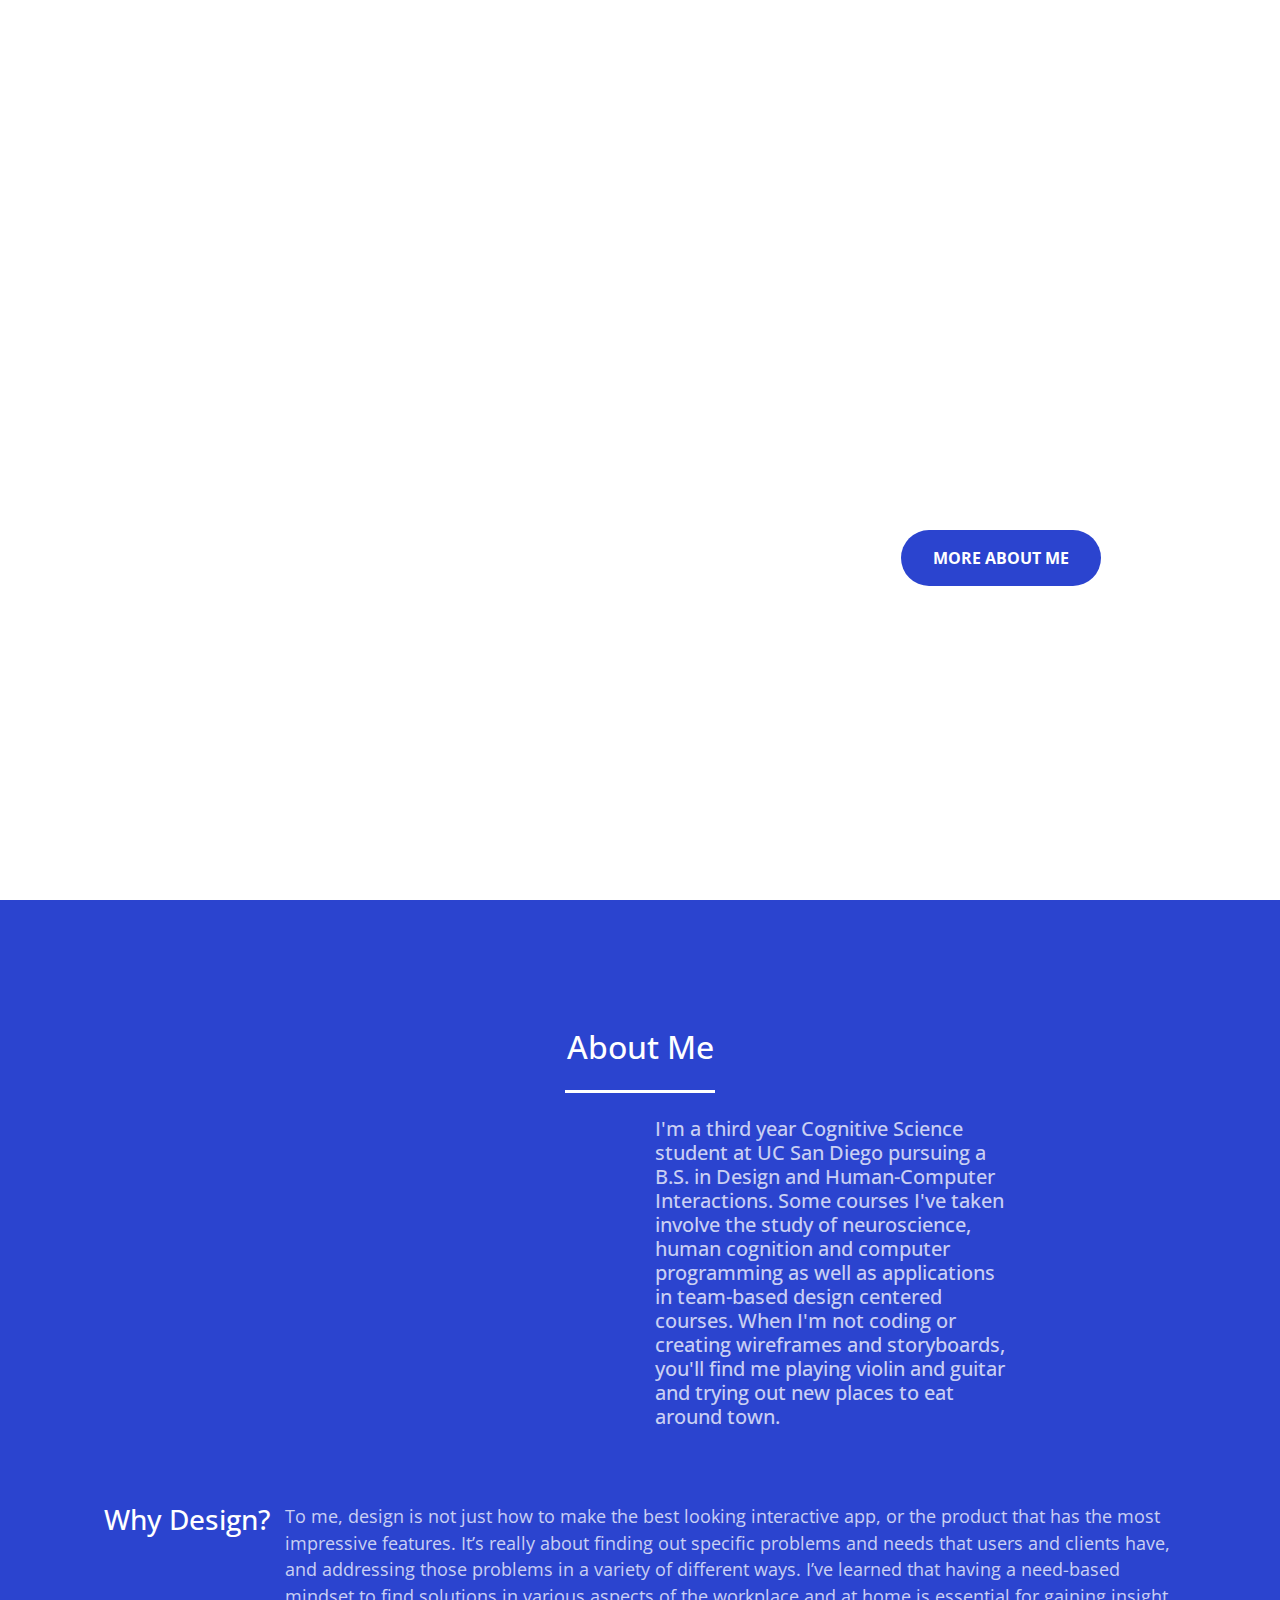
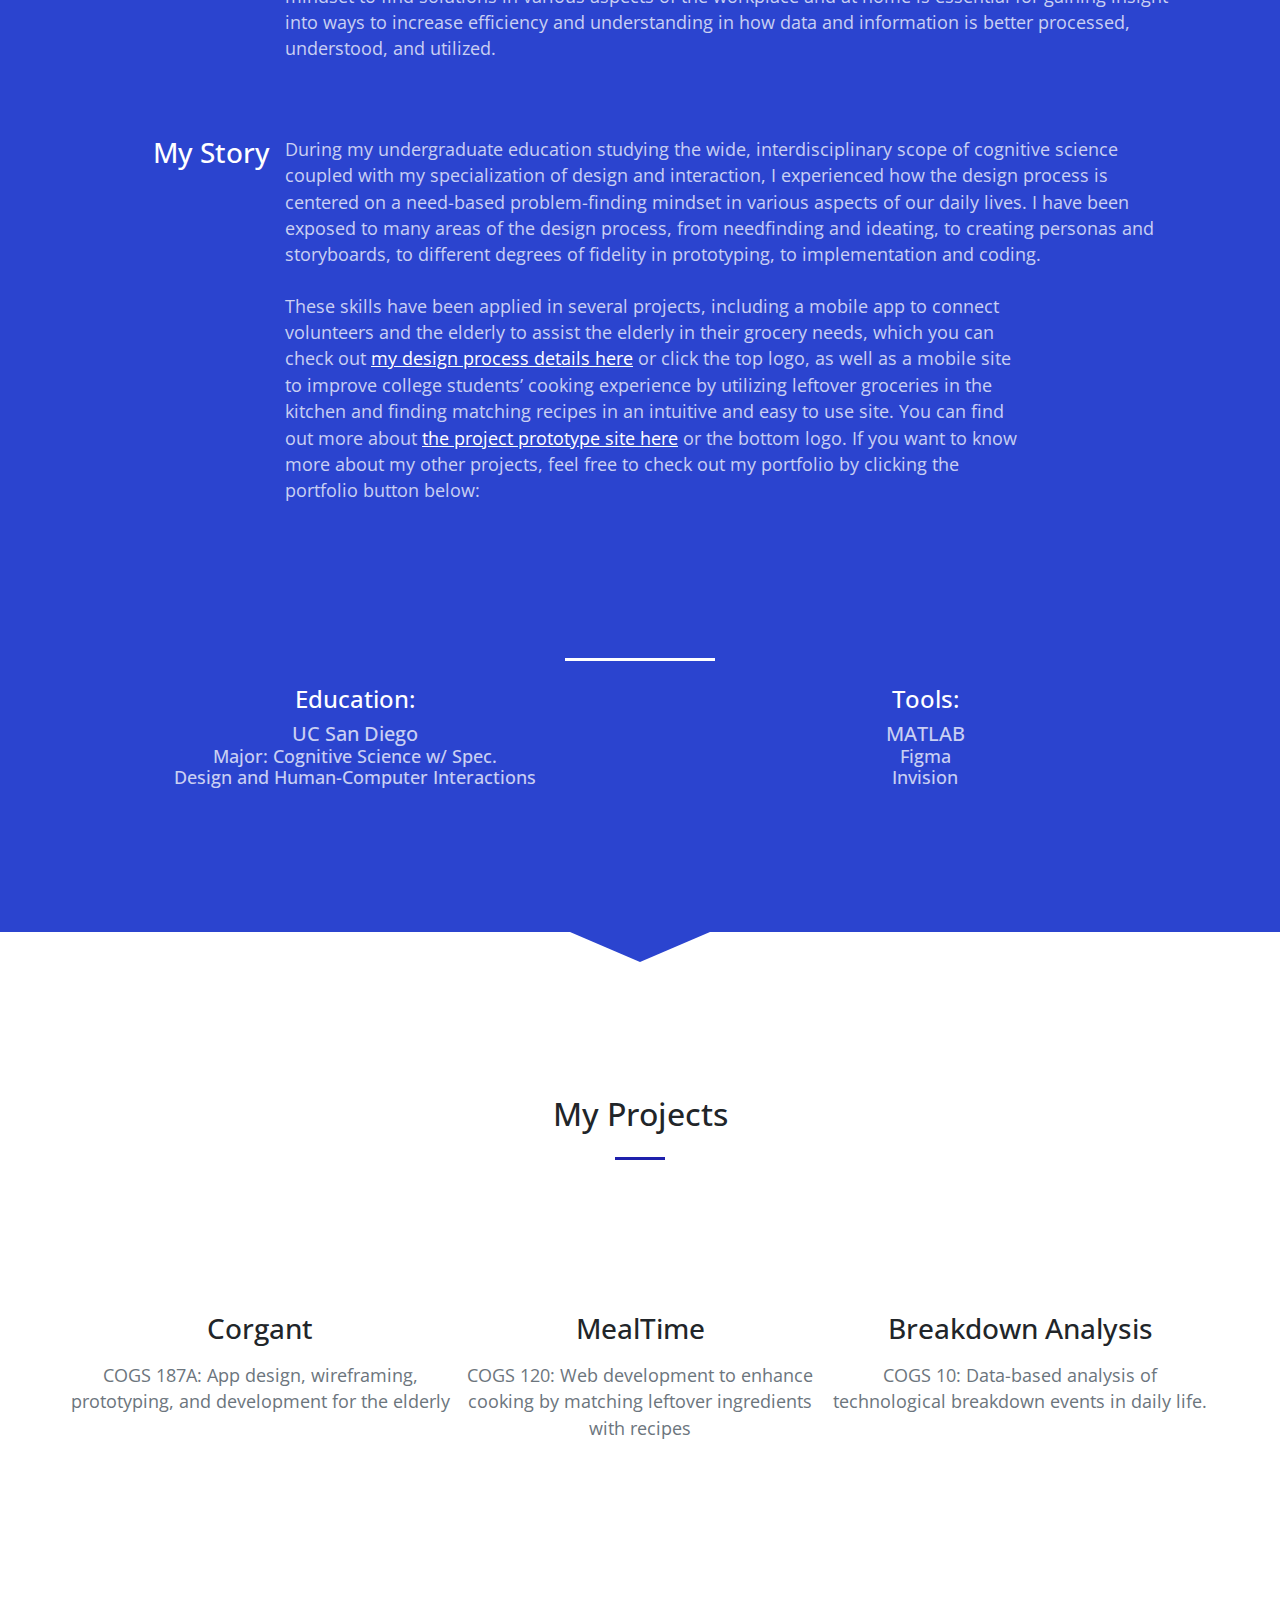
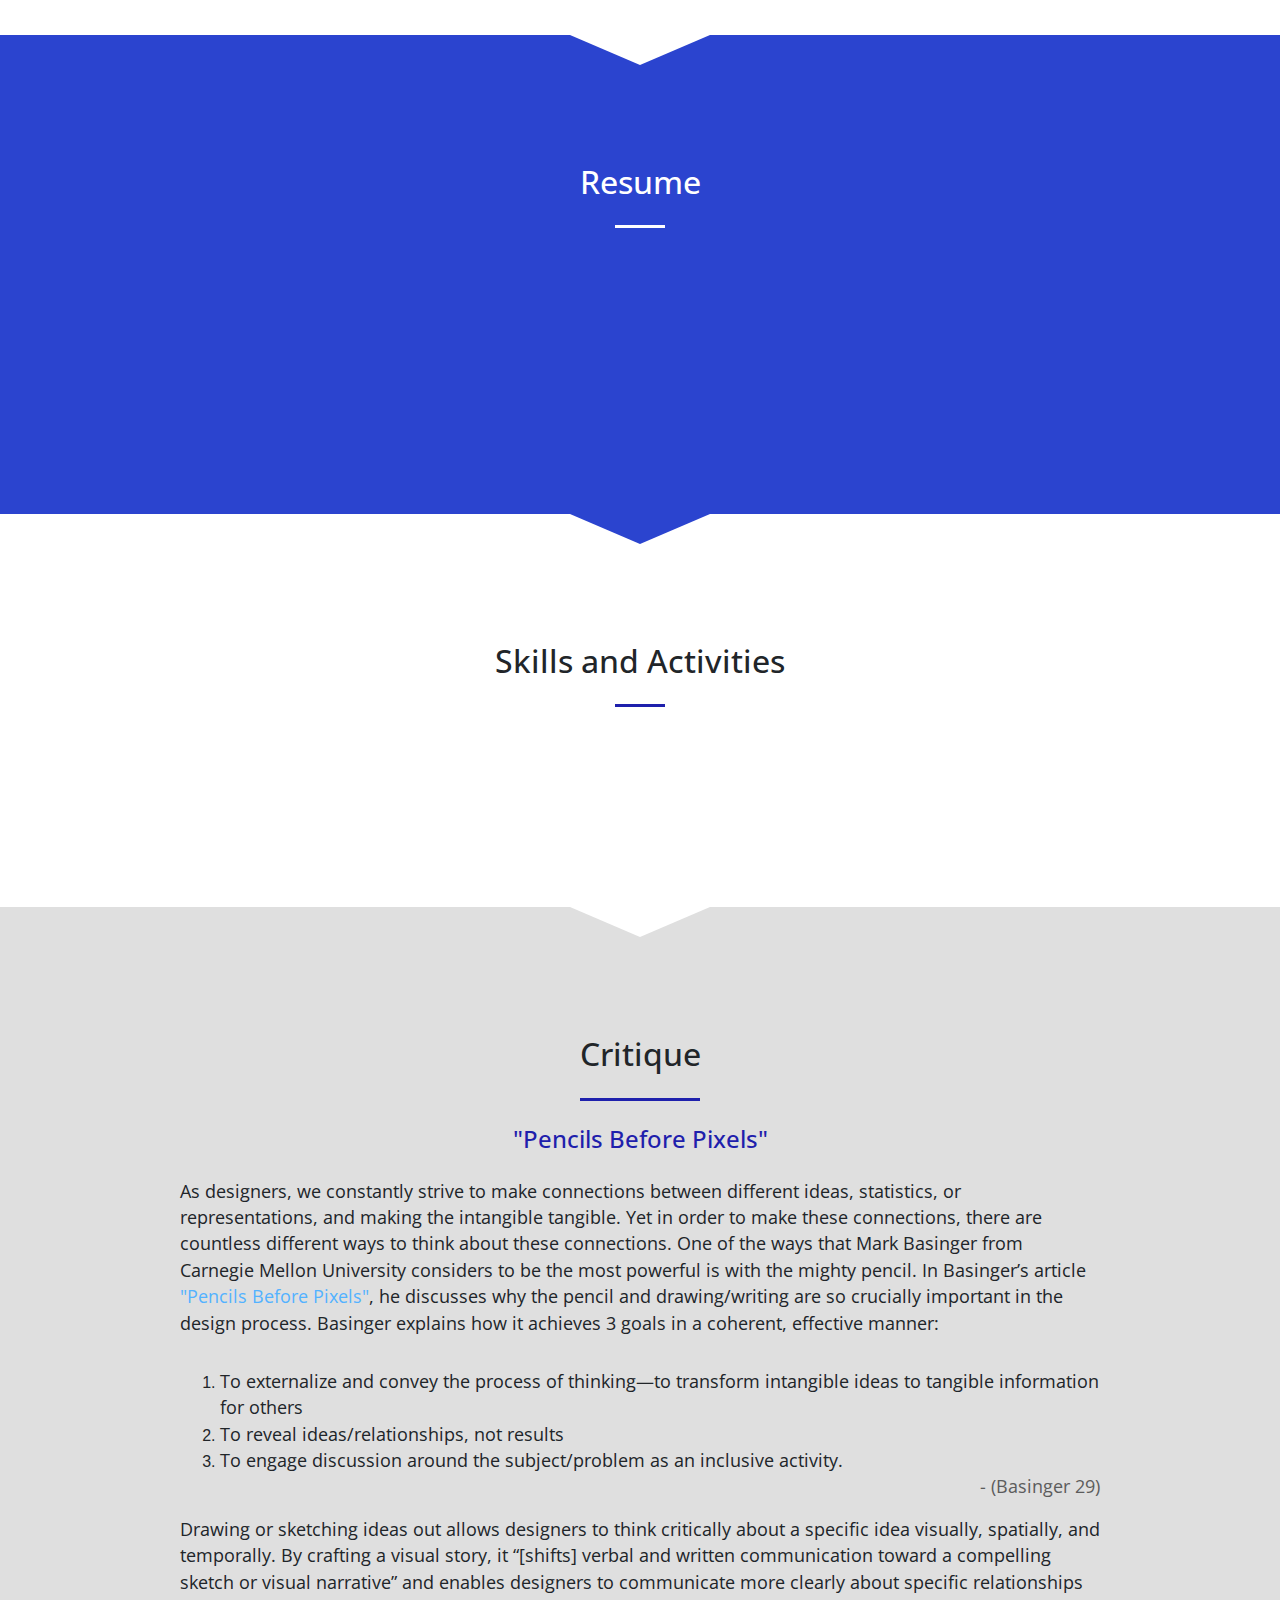
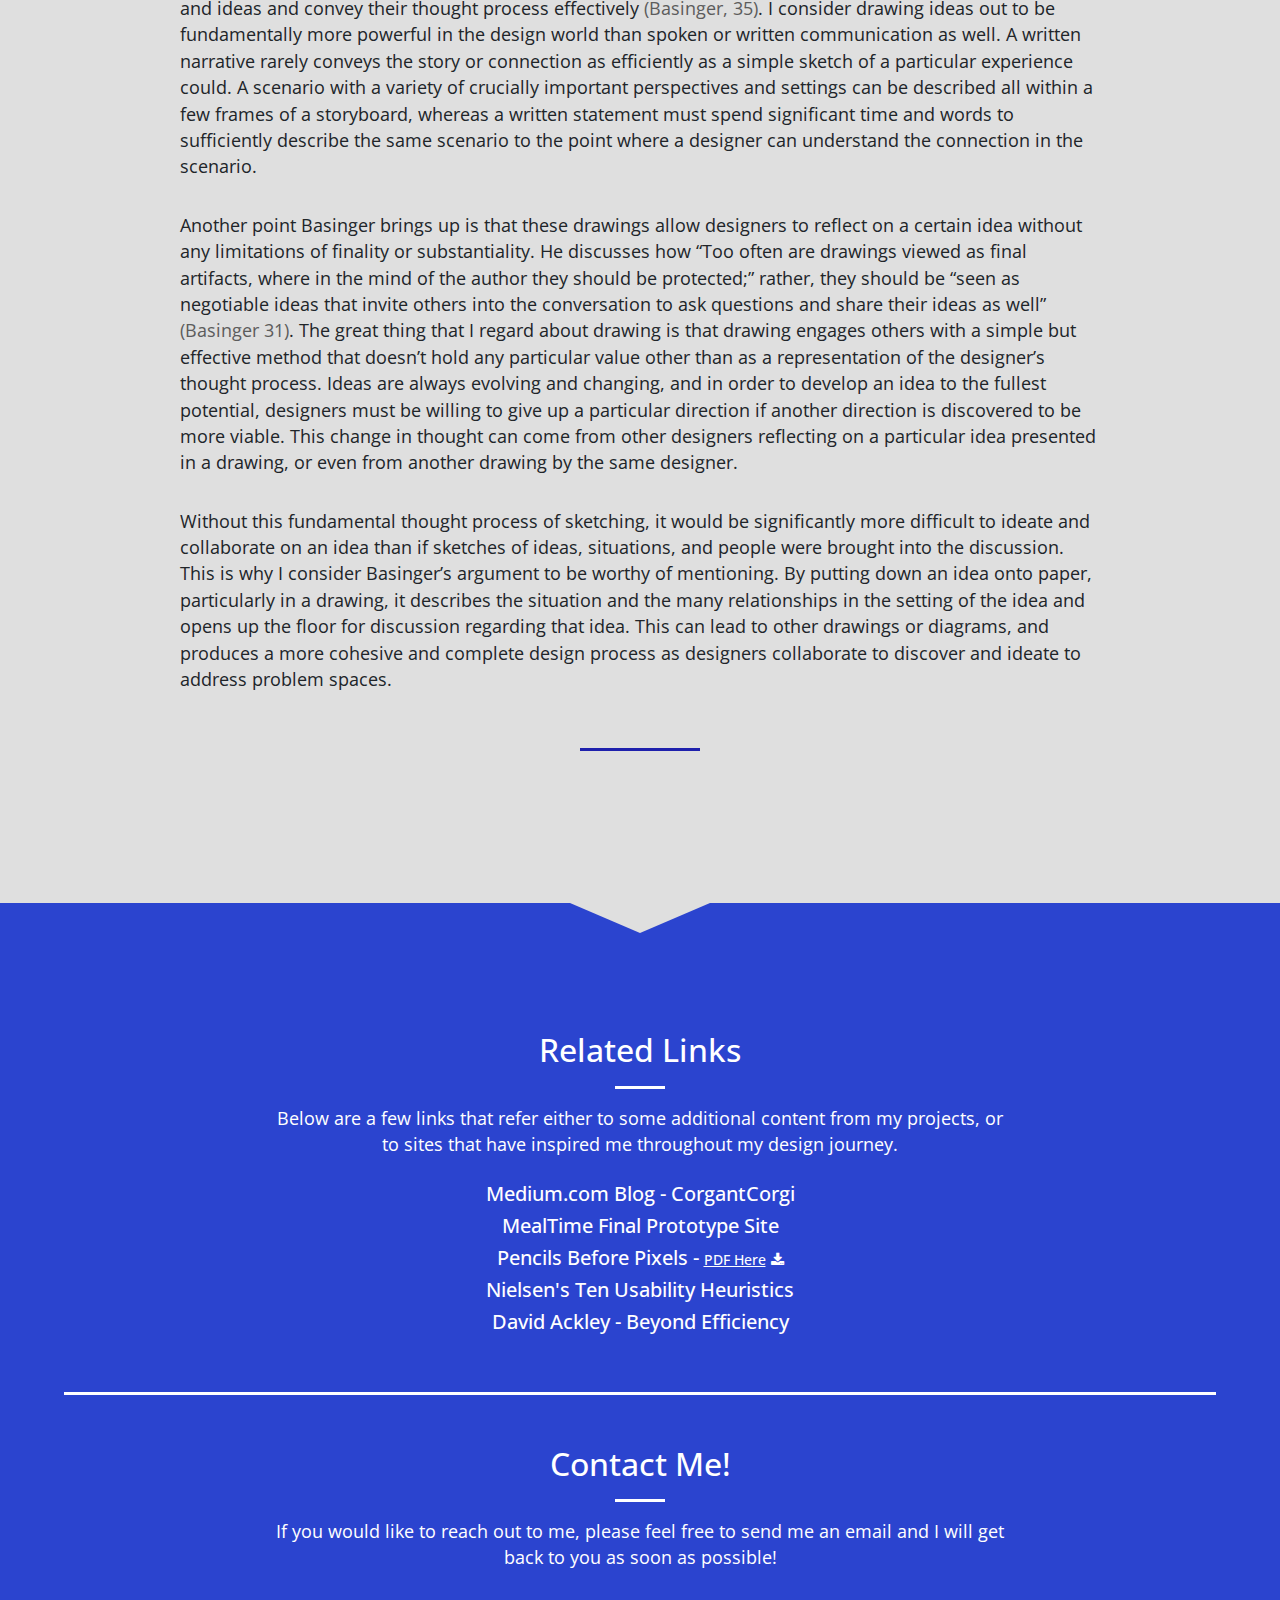
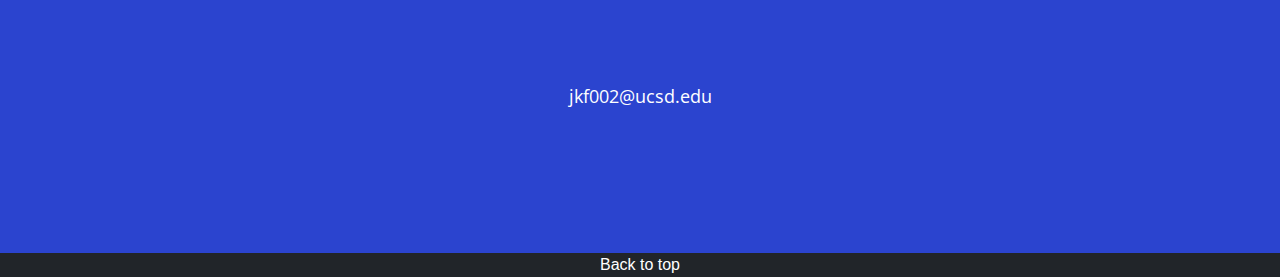
==== index.html @ 24881f3a "initial commit" ====
<!DOCTYPE html>
<html lang="en">

  <head>

    <meta charset="utf-8">
    <meta name="viewport" content="width=device-width, initial-scale=1, shrink-to-fit=no">
    <meta name="description" content="Find out more about Jonathan Fong, UX/UI Student Interaction Designer">
    <meta name="author" content="Jonathan Fong">


    <title>Jonathan's Portfolio</title>

    <!-- Bootstrap -->
    <link rel="stylesheet" href="https://maxcdn.bootstrapcdn.com/bootstrap/4.1.3/css/bootstrap.min.css">

    <!-- Icons -->
    <link href="https://stackpath.bootstrapcdn.com/font-awesome/4.7.0/css/font-awesome.min.css" rel="stylesheet" type="text/css">

    <!-- Fonts -->
    <link href='https://fonts.googleapis.com/css?family=Open+Sans:300italic,400italic,600italic,700italic,800italic,400,300,600,700,800' rel='stylesheet' type='text/css'>
    <link href='https://fonts.googleapis.com/css?family=Merriweather:400,300,300italic,400italic,700,700italic,900,900italic' rel='stylesheet' type='text/css'>

    <!-- Text Animation -->
    <link rel="stylesheet" href="animate.css">  

    <!-- Custom CSS -->
    <link href="css/mystylesheet.css" rel="stylesheet">

  </head>

  <body id="page-top">

    <!-- Navigation -->
    <nav class="navbar navbar-expand-lg navbar-light fixed-top" id="mainNav">
      <div class="container">
        <a class="navbar-brand js-scroll-trigger" href="#page-top">Jonathan Fong</a>
        <button class="navbar-toggler navbar-toggler-right" type="button" data-toggle="collapse" data-target="#navbarResponsive" aria-controls="navbarResponsive" aria-expanded="false" aria-label="Toggle navigation">
          <span class="navbar-toggler-icon"></span>
        </button>
        <div class="collapse navbar-collapse" id="navbarResponsive">
          <ul class="navbar-nav ml-auto">
            <li class="nav-item">
              <a class="nav-link js-scroll-trigger" href="#about">About</a>
            </li>
            <li class="nav-item btn-group">
              <a class="nav-link js-scroll-trigger" href="#Portfolio" style="padding-right:8px">Portfolio</a>
              <a class="nav-link dropdown-toggle dropdown-toggle-split" data-toggle="dropdown" aria-haspopup="true" aria-expanded="false" style="padding-left:0">
                <span class="sr-only">Toggle Dropdown</span>
              </a>
              <div class="nav-item dropdown-menu" aria-labelledby="dropdownMenu">
                <a class="dropdown-item js-scroll-trigger" href="./project1.html">Corgant</a>
                <a class="dropdown-item js-scroll-trigger" href="./project2.html">MealTime</a>
                <a class="dropdown-item js-scroll-trigger" href="./project3.html">Breakdown Analysis</a>
              </div>
            </li>
            <li class="nav-item">
              <a class="nav-link js-scroll-trigger" id="resumenav" href="#Resume">Resume</a>
            </li>
            <li class="nav-item">
              <a class="nav-link js-scroll-trigger" href="#skillz">Skills/Activities</a>
            </li>
            <li class="nav-item">
              <a class="nav-link js-scroll-trigger" id="critiquenav" href="#Critique">Critique</a>
            </li>
            <li class="nav-item">
              <a class="nav-link js-scroll-trigger" href="#links">Links/Contact</a>
            </li>
          </ul>
        </div>
      </div>
    </nav>

    <!-- Header -->
    <header class="masthead text-right text-white d-flex">
      <div class="container my-auto">
        <div class="row">
          <div class="col-lg-10 mx-auto">
            <h1 class="text-uppercase">
              <strong>Jonathan Fong</strong>
            </h1>
          </div>
        </div>
        <div class="row offset-md-4">
          <div class="col-lg-9 mx-auto">
            <p class="text-faded mb-5">Hi there! I'm an aspiring UI/UX mobile and web developer passionate about creating stunning interfaces, webpages, and apps that are intuitive and engaging for the user.</p>
            <a class="btn btn-primary btn-xl js-scroll-trigger" href="#about">More About Me</a>
          </div>
        </div>
      </div>
    </header>

    <!-- About Me -->
    <section class="bg-primary" id="about">
      <div class="container">
        <div class="row">
          <div class="col-lg-8 mx-auto text-center">
              <h2 class="section-heading text-white">About Me</h2>
              <hr class="light my-4" style="max-width:150px">
          </div>
        </div>
        <div class="row justify-content-center">
          <div class="col-lg-4 col-md-4 col-sm-8 text-left">
            <img class="img-fluid sr-img" src="img/DSC03696 (2).jpg" style="padding-bottom:10px; border-radius: 5%;">
          </div>
          <div class="col-lg-4 col-md-8 col-sm-12 text-left">
            <h5 class="text-faded mb-4">I'm a third year Cognitive Science student at UC San Diego pursuing a B.S. in Design and Human-Computer Interactions. Some courses I've taken involve the study of neuroscience, human cognition and computer programming as well as applications in team-based design centered courses. When I'm not coding or creating wireframes and storyboards, you'll find me playing violin and guitar and trying out new places to eat around town.</h5>
          </div>
        </div>
        <div class="row mx-auto" style="margin: 50px;">
          <div class='col-2 text-right' style="padding: 0px;"><h3 class="text-white">Why Design?</h3></div>
          <div class='col-10'>
            <p class="text-faded mb-4">
              To me, design is not just how to make the best looking interactive app, or the product that has the most impressive features. It’s really about finding out specific problems and needs that users and clients have, and addressing those problems in a variety of different ways. I’ve learned that having a need-based mindset to find solutions in various aspects of the workplace and at home is essential for gaining insight into ways to increase efficiency and understanding in how data and information is better processed, understood, and utilized.
            </p>
          </div>
          <!-- <div class='col-2' style="padding: 0%;">
            <img class="img-fluid sr-button rounded" src='./img/design_thinking_edited.jpg' style="display: table-cell; vertical-align: middle;">
          </div> -->
        </div>
        <div class="row mx-auto" style="margin: 50px;">
          <div class='col-2 text-right' style="padding: 0px;"><h3 class="text-white" style="padding-bottom: 100px;">My Story</h3></div>
          <div class="col-10">
            <p class="text-faded mb-4">
              During my undergraduate education studying the wide, interdisciplinary scope of cognitive science coupled with my specialization of design and interaction, I experienced how the design process is centered on a need-based problem-finding mindset in various aspects of our daily lives. I have been exposed to many areas of the design process, from needfinding and ideating, to creating personas and storyboards, to different degrees of fidelity in prototyping, to implementation and coding.
            </p>
            <div class="row mx-auto" style="margin-top: 25px;">
              
              <div class='col-lg-10 col-md-8' style="padding-left: 0px; padding-right: 0px;">
                <p class="text-faded mb-4">
                  These skills have been applied in several projects, including a mobile app to connect volunteers and the elderly to assist the elderly in their grocery needs, which you can check out <a href="./projectA.html" style="text-decoration-line: underline;">my design process details here</a> or click the top logo, as well as a mobile site to improve college students’ cooking experience by utilizing leftover groceries in the kitchen and finding matching recipes in an intuitive and easy to use site. You can find out more about <a href="./projectB.html" style="text-decoration-line: underline;">the project prototype site here</a> or the bottom logo. If you want to know more about my other projects, feel free to check out my portfolio by clicking the portfolio button below:
                </p>
              </div>
              <div class='col-lg-2 col-md-4'>
                <a class="projectimg" href="./project1.html">
                    <img class="img-fluid projectimg sr-projectimg" src='./img/Corgant Logo.png'>
                </a>
                <a class="projectimg" href="./project2.html">
                  <img class="img-fluid projectimg sr-projectimg" src='./img/design_thinking_edited.jpg'>
                </a>
              </div>
            </div>
          </div>
        </div>
        <div class="row mx-auto" style="margin-bottom: 24px;">
          <div class="col mx-auto text-center">
            <a class="btn btn-light btn-xl js-scroll-trigger sr-button" href="#Portfolio">Want to see my portfolio?</a>
          </div>
        </div>

        <hr class="light my-4" style="max-width:150px">
        <div class="row">
          <div class="col-lg-6 mx-auto text-center">
            <h4 class="text-white">Education:</h3>
            <h5 class="text-faded">UC San Diego
                <p class="mb-0">Major: Cognitive Science w/ Spec.</p>
                <p>Design and Human-Computer Interactions</p>
            </h5>
          </div>
          <div class="col-lg-6 mx-auto text-center">
              <h4 class="text-white">Tools:</h3>
              <h5 class="text-faded">MATLAB
                  <p class="mb-0">Figma</p>
                  <p>Invision</p>
              </h5>
          </div>
        </div>
      </div>
    </section>
    <div class="triangledownblue"></div>
    <hr class="light">

    <!-- Portfolio -->

    <!-- NOTE: PROJECT1, PROJECT2, PROJECT3 ARE ALL DUPLICATES, EXCEPT WITH DIFFERENT DEFAULT STARTING PAGES -->
    <section id="Portfolio">
      <div class="container">
        <div class="row">
          <div class="col-lg-12 text-center">
            <h2 class="section-heading">My Projects</h2>
            <hr class="my-4">
          </div>
        </div>
      </div>
      <div class="container">
        <div class="row">
          <div class="col-lg-4 col-md-6 text-center" id="Project1">
            <div class="row" style="padding-bottom:10px">
              <div class="service-box mt-5 mx-auto">
                <i class="fa fa-4x fa-mobile text-primary mb-3 sr-icons"></i>
                <h3 class="mb-3">Corgant</h3>
                <p class="text-muted mb-0">COGS 187A: App design, wireframing, prototyping, and development for the elderly</p>
              </div>
            </div>
            <div class="row justify-content-center">
              <a class="btn btn-primary btn-xl js-scroll-trigger text-white sr-icons" id="projbtnA" href="./project1.html">Check it Out!</a>
            </div>
          </div>
          <div class="col-lg-4 col-md-6 text-center" id="Project2">
            <div class="row" style="padding-bottom:10px">
              <div class="service-box mt-5 mx-auto">
                <i class="fa fa-4x fa-cutlery text-primary mb-3 sr-icons"></i>
                <h3 class="mb-3">MealTime</h3>
                <p class="text-muted mb-0">COGS 120: Web development to enhance cooking by matching leftover ingredients with recipes</p>
              </div>
            </div>
            <div class="row justify-content-center">
                <a class="btn btn-primary btn-xl js-scroll-trigger text-white sr-icons" id="projbtnB" href="./project2.html">Check it Out!</a>
            </div>
          </div>
          <div class="col-lg-4 col-md-6 text-center" id="Project3">
            <div class="row" style="padding-bottom:10px">
              <div class="service-box mt-5 mx-auto">
                <i class="fa fa-4x fa-line-chart text-primary mb-3 sr-icons"></i>
                <h3 class="mb-3">Breakdown Analysis</h3>
                <p class="text-muted mb-0">COGS 10: Data-based analysis of technological breakdown events in daily life.</p>
              </div>
            </div>
            <div class="row justify-content-center">
              <a class="btn btn-primary btn-xl js-scroll-trigger text-white sr-icons" id="projbtnC" href="./project3.html">Check it Out!</a>
            </div>
          </div>
        </div>
      </div>
    </section>

    <!-- PROJECT 3 -->
    <!-- <section class="bg-primary" id="ProjectC" style="display:none">
      <div class="container text-white">
        <div class="row">
          <div class="col-lg-8 mx-auto text-center">
            <h2 class="section-heading">Trajectory Calculations</h2>
            <hr class="light my-4" style="max-width:120px">
          </div>
        </div>
        <div class="row justify-content-center">
          <div class="col-lg-6 mx-auto">
            <div class="row text-faded mx-auto">
              <p> During Fall 2017, I took a course called MAE 8, MATLAB Programming for Engineering Analysis. For my final project in the course, I was tasked with creating a 3D graphical representation of the trajectory of a basketball as it travels through the air, given starting coordinates, initial velocity of the ball, mass, initial force and angles, and rotational velocities, as well as court dimensions. I would then have to perform calculations on the balls and trajectories, including potential and kinetic energy, when they would be equal, their min/max, time, height, landing position and speed, distance, etc. All this information would then be printed out onto a text file.</p>
            </div>
          </div>
          <div class="col-lg-6 mx-auto">
            <div class="row text-faded mx-auto">
              <p> In my MATLAB code files, I read each ball’s starting information from the text file and processed the data read into usable information. Then I calculated the trajectory of the ball using a series of formulas, checking against the court matrix information to determine when to stop calculating the position of the ball (i.e. when the ball hits a wall/court/hoop). In the next step, I graphed the trajectories onto the court as well as the potential/kinetic energy graphs over time. Finally, I ran each ball through several functions to find additional information about each ball, namely time, max height, landing position, landing speed, and travel distance, then printed this out onto a text file. This project solidified my understanding, ability, and familiarity to use MATLAB to accomplish a multitude of goals and scenarios.</p>
            </div>
          </div>
        </div>
        <div class="row justify-content-center">
          <div class="col-lg-5 mx-auto">
            <div class="col mx-auto">
                <img class="img-fluid" src="../Webpage/img/ball trajectory graph1.jpg" height="auto" width="auto">
            </div>
          </div>
          <div class="col-lg-5 mx-auto">
            <div class="col mx-auto">
                <img class="img-fluid" src="../Webpage/img/ball trajectory graph2.jpg" height="auto" width="auto">
            </div>
          </div>
        </div>  
        <hr class="light my-4" style="max-width:120px">
      </div>
    </section> -->

    <!-- Resume -->
    <div class="triangledownwhite" id="resumetrianglewhite" style="display:block"></div>
    <div class="triangledownblue" id="resumetriangleblue" style="display:none"></div>
    <section class="bg-primary text-white" id="Resume" style="display:block">
      <div class="container text-center">
        <h2 class="mb-4" style="font-weight: 500">Resume</h2>
        <hr class="light">

        <!-- Trigger the modal with a button -->
        <div class="row mb-3">
          <a class="btn btn-light btn-xl sr-button mx-auto" data-toggle="modal" data-target="#myModal" href="">
            <i class="fa fa-search-plus"></i>
            View Resume
          </a>
        </div>
        
        <!-- Modal -->
        <div id="myModal" class="modal fade" role="dialog">
            <div class="modal-dialog modal-lg">
                <div class="modal-content">
                    <div class="modal-header" style="padding: 5px; color: #000000;">
                        <h5 class="modal-title mx-auto">My Resume</h5>
                        <button class="close pull-right" data-dismiss="modal" style="padding: 0; margin: 0;">&times;</button>
                    </div>
                    <div class="modal-body">
                        <embed src="./img/resume/Jonathan Fong Resume @3.2.pdf" frameborder="0" width="100%" height="490px;">
                    </div>
                </div>
            </div>
        </div>
        <div class="row mb-3">
          <a class="btn btn-light btn-xl sr-button mx-auto" style="font-size: 0.9rem;" href="./img/resume/Jonathan Fong Resume @3.2.pdf" download>
            <i class="fa fa-download"></i> Download Now!
          </a>
        </div>
        
      </div>
    </section>
    <div class="triangledownblue" id="restriangle1"style="display:block"></div>

    <!-- Skills/Activities -->
    <section id="skillz">
      <div class="container">
          <div class="row">
            <div class="col-lg-12 mx-auto text-center">
              <h2 class="section-heading">Skills and Activities</h2>
              <hr class="my-4">
            </div>
          </div>
      </div>
      <div class="container">
        <div class="row no-gutters">
          <div class="col-lg-6 col-xs-12">
            <a class="portfolio-box">
              <img class="img-fluid" src="img/violin-2946994_1920 cropped.jpg" alt="">
              <div class="portfolio-box-caption" id="Music" onclick="">
                <div class="portfolio-box-caption-content">
                  <div class="project-category text-faded">
                    Music
                  </div>
                  <div class="project-name">
                    Violin | Guitar
                  </div>
                  <hr class="light">
                  <h6 class="text-faded"> Violin</h6>
                  <span class="fa fa-star"></span>
                  <span class="fa fa-star"></span>
                  <span class="fa fa-star"></span>
                  <span class="fa fa-star"></span>
                  <span class="fa fa-star"></span>
                  <h6 class="text-faded"> Guitar</h6>
                  <span class="fa fa-star"></span>
                  <span class="fa fa-star"></span>
                  <span class="fa fa-star checked"></span>
                  <span class="fa fa-star checked"></span>
                  <span class="fa fa-star checked"></span>
                </div>
              </div>
            </a>
          </div>
          <div class="col-lg-6 col-xs-12">
            <a class="portfolio-box">
              <img class="img-fluid" src="img/edition-1677458_1920.jpg" alt="">
              <div class="portfolio-box-caption" id="Video" onclick="">
                <div class="portfolio-box-caption-content">
                  <div class="project-category text-faded">
                    Video Editing
                  </div>
                  <div class="project-name">
                    Final Cut Pro | Adobe Premier Pro
                  </div>
                  <hr class="light">
                  <h6 class="text-faded"> Final Cut Pro: </h6>
                  <span class="fa fa-star"></span>
                  <span class="fa fa-star"></span>
                  <span class="fa fa-star"></span>
                  <span class="fa fa-star checked"></span>
                  <span class="fa fa-star checked"></span>
                  <h6 class="text-faded"> Adobe Premier Pro: </h6>
                  <span class="fa fa-star"></span>
                  <span class="fa fa-star checked"></span>
                  <span class="fa fa-star checked"></span>
                  <span class="fa fa-star checked"></span>
                  <span class="fa fa-star checked"></span>
                </div>
              </div>
            </a>
          </div>
          <div class="col-lg-6 col-xs-12">
            <a class="portfolio-box">
              <img class="img-fluid" src="img/photographer-410326_1920 edited.jpg" alt="">
              <div class="portfolio-box-caption" id="Photo" onclick="">
                <div class="portfolio-box-caption-content">
                  <div class="project-category text-faded">
                    Photography and Graphics
                  </div>
                  <div class="project-name">
                    Photoshop | Illustrator
                  </div>
                  <hr class="light">
                  <h6 class="text-faded"> Photoshop: </h6>
                  <span class="fa fa-star"></span>
                  <span class="fa fa-star checked"></span>
                  <span class="fa fa-star checked"></span>
                  <span class="fa fa-star checked"></span>
                  <span class="fa fa-star checked"></span>
                  <h6 class="text-faded"> Illustrator: </h6>
                  <span class="fa fa-star"></span>
                  <span class="fa fa-star checked"></span>
                  <span class="fa fa-star checked"></span>
                  <span class="fa fa-star checked"></span>
                  <span class="fa fa-star checked"></span>
                </div>
              </div>
            </a>
          </div>
          <div class="col-lg-6 col-xs-12">
            <a class="portfolio-box">
              <img class="img-fluid" src="img/business-1839876_1920 edited.jpg" alt="">
              <div class="portfolio-box-caption" id="Coding" onclick="">
                <div class="portfolio-box-caption-content">
                  <div class="project-category text-faded">
                    Coding
                  </div>
                  <div class="project-name">
                    MATLAB|JAVA|HTML|CSS|JavaScript
                  </div>
                  <hr class="light">
                  <h6 class="text-faded"> MATLAB: </h6>
                  <span class="fa fa-star"></span>
                  <span class="fa fa-star"></span>
                  <span class="fa fa-star checked"></span>
                  <span class="fa fa-star checked"></span>
                  <span class="fa fa-star checked"></span>
                  <h6 class="text-faded"> JAVA: </h6>
                  <span class="fa fa-star"></span>
                  <span class="fa fa-star"></span>
                  <span class="fa fa-star checked"></span>
                  <span class="fa fa-star checked"></span>
                  <span class="fa fa-star checked"></span>
                  <h6 class="text-faded"> HTML/CSS/JS/JQuery/Bootstrap/HandlebarsJS: </h6>
                  <span class="fa fa-star"></span>
                  <span class="fa fa-star"></span>
                  <span class="fa fa-star"></span>
                  <span class="fa fa-star"></span>
                  <span class="fa fa-star checked"></span>
                </div>
              </div>
            </a>
          </div>
        </div>
      </div>
    </section>

    <div class="triangledownwhite"></div>
    <section id="Critique" style="background-color: rgb(223, 223, 223)">
      <div class="container">
        <div class="row">
          <div class="col-lg-12 text-center">
            <h2 class="section-heading">Critique</h2>
            <hr class="my-4" style="max-width: 120px;">
            <h4 class="section-heading mb-4"><a href="./img/03-READ-pencils-befor-pixels-a-primer-in-hand-generating-sketching.pdf"  style="color: rgb(30, 32, 172)">"Pencils Before Pixels"</a></h4>
          </div>
        </div>
      </div>
      <div class="container">
        <div class="row">
          <div class="col-10 mx-auto">
            <p style="margin-bottom: 2rem;">As designers, we constantly strive to make connections between different ideas, statistics, or representations, and making the intangible tangible. Yet in order to make these connections, there are countless different ways to think about these connections. One of the ways that Mark Basinger from Carnegie Mellon University considers to be the most powerful is with the mighty pencil. In Basinger’s article <a href="./img/03-READ-pencils-befor-pixels-a-primer-in-hand-generating-sketching.pdf" style="color: rgb(83, 178, 255);">"Pencils Before Pixels"</a>, he discusses why the pencil and drawing/writing are so crucially important in the design process. Basinger explains how it achieves 3 goals in a coherent, effective manner:
            </p>
            <ol style="width: 100%;">
              <li><p style="margin-bottom: 0px;">To externalize and convey the process of thinking—to transform intangible ideas to tangible information for others</h5></li>
              <li><p style="margin-bottom: 0px;">To reveal ideas/relationships, not results</p></li>
              <li><p style="margin-bottom: 0px;">To engage discussion around the subject/problem as an inclusive activity.</p></li>
              <p align="right"; style="color: #5c5c5c;">- (Basinger 29)</p>
            </ol>
          </div>
        </div>
        <div class="row">
          <div class="col-10 mx-auto">
            <p style="margin-bottom: 2rem;">Drawing or sketching ideas out allows designers to think critically about a specific idea visually, spatially, and temporally. By crafting a visual story, it “[shifts] verbal and written communication toward a compelling sketch or visual narrative” and enables designers to communicate more clearly about specific relationships and ideas and convey their thought process effectively <c style="color: #5c5c5c;">(Basinger, 35)</c>. I consider drawing ideas out to be fundamentally more powerful in the design world than spoken or written communication as well. A written narrative rarely conveys the story or connection as efficiently as a simple sketch of a particular experience could. A scenario with a variety of crucially important perspectives and settings can be described all within a few frames of a storyboard, whereas a written statement must spend significant time and words to sufficiently describe the same scenario to the point where a designer can understand the connection in the scenario.
            </p>
            <p style="margin-bottom: 2rem;">Another point Basinger brings up is that these drawings allow designers to reflect on a certain idea without any limitations of finality or substantiality. He discusses how “Too often are drawings viewed as final artifacts, where in the mind of the author they should be protected;” rather, they should be “seen as negotiable ideas that invite others into the conversation to ask questions and share their ideas as well” <c style="color: #5c5c5c;">(Basinger 31)</c>. The great thing that I regard about drawing is that drawing engages others with a simple but effective method that doesn’t hold any particular value other than as a representation of the designer’s thought process. Ideas are always evolving and changing, and in order to develop an idea to the fullest potential, designers must be willing to give up a particular direction if another direction is discovered to be more viable. This change in thought can come from other designers reflecting on a particular idea presented in a drawing, or even from another drawing by the same designer.
            </p>
            <p style="margin-bottom: 2rem;">Without this fundamental thought process of sketching, it would be significantly more difficult to ideate and collaborate on an idea than if sketches of ideas, situations, and people were brought into the discussion. This is why I consider Basinger’s argument to be worthy of mentioning. By putting down an idea onto paper, particularly in a drawing, it describes the situation and the many relationships in the setting of the idea and opens up the floor for discussion regarding that idea. This can lead to other drawings or diagrams, and produces a more cohesive and complete design process as designers collaborate to discover and ideate to address problem spaces.
            </p>
          </div>
        </div>
        <hr class="my-4" style="max-width: 120px;">
      </div>
    </section>


    <!-- Contact Me -->
    <div class="triangledowngrey" id="restriangle2"style="display:block"></div>
    <section id="links" class="bg-primary text-white">
      <div class="container">
        <div class="row">
          <div class="col-lg-8 mx-auto text-center">
            <h2 class="section-heading text-white">Related Links</h2>
            <hr class="light">
            <p class="mb-4 text-white">Below are a few links that refer either to some additional content from my projects, or to sites that have inspired me throughout my design journey.</p>
            <h5><a href="http://medium.com/@corgantcorgi"> Medium.com Blog - CorgantCorgi</a></h5>
            <h5><a href="https://zhaoesther.github.io/Mealtime/index.html"> MealTime Final Prototype Site</a></h5>
            <h5><a href="https://interactions.acm.org/archive/view/march-april-2008/cover-storypencils-before-pixels1">Pencils Before Pixels</a> - <a href="./img/03-READ-pencils-befor-pixels-a-primer-in-hand-generating-sketching.pdf" style="font-size: 0.9rem; text-decoration-line: underline;">PDF Here</a>&nbsp;<i class="fa fa-download" style="font-size: 0.9rem;"></i></h5>
            <h5><a href='https://www.nngroup.com/articles/ten-usability-heuristics/'>Nielsen's Ten Usability Heuristics</a></h5>
            <h5><a href='https://cacm.acm.org/magazines/2013/10/168179-beyond-efficiency/abstract'>David Ackley - Beyond Efficiency</a></h5>
          </div>
        </div>
      </div>

      <hr class="light" style="max-width: 90%; margin-top: 50px; margin-bottom: 50px;">
      <div class="container">
        <div class="row">
          <div class="col-lg-8 mx-auto text-center">
            <h2 class="section-heading text-white">Contact Me!</h2>
            <hr class="light">
            <p class="mb-5 text-white">If you would like to reach out to me, please feel free to send me an email and I will get back to you as soon as possible!</p>
          </div>
        </div>
        <div class="row">
          <div class="col-lg-4 mx-auto text-center">
            <i class="fa fa-envelope-o fa-3x mb-3 sr-contact"></i>
            <p>
              <a href="mailto:jkf002@ucsd.edu">jkf002@ucsd.edu</a>
            </p>
          </div>
        </div>
      </div>
    </section>
    <div class="bg-dark">
      <div class="container">
        <div class="row-1 ml-auto text-center">
          <a href="#page-top" class="js-scroll-trigger" style="text-align: center">Back to top</a>
        </div>
      </div>
    </div>
    

    <!-- Bootstrap core JavaScript -->
    <script src="vendor/jquery/jquery.min.js"></script>
    <script src="https://stackpath.bootstrapcdn.com/bootstrap/4.1.3/js/bootstrap.bundle.min.js"></script>

    <!-- Jquery/Scroll Reveal JavaScript -->
    <script src="vendor/jquery-easing/jquery.easing.min.js"></script>
    <script src="vendor/scrollreveal/scrollreveal.min.js"></script>

    <!-- Scripts -->
    <script src="js/creative.js"></script>

  </body>

</html>
---- css/mystylesheet.css ----
body,
html {
  width: 100%;
  height: 100%;
}

body {
  font-family: 'Merriweather', 'Helvetica Neue', Arial, sans-serif;
}

p {
  font-family: 'Open Sans', 'Helvetica Neue', Arial, sans-serif;
  font-size: 1.1rem;
}

hr {
  max-width: 50px;
  border-width: 3px;
  border-color: rgb(30, 32, 172);
}

hr.light {
  border-color: #fff;
}

a {
  color: #fff;
  -webkit-transition: all 0.2s;
  -moz-transition: all 0.2s;
  transition: all 0.2s;
}

a:hover {
  color: rgb(83, 178, 255) !important;
}

h1,
h2,
h3,
h4,
h5,
h6 {
  font-family: 'Open Sans', 'Helvetica Neue', Arial, sans-serif;
}

.bg-primary {
  background-color: rgb(43, 68, 207) !important; 
  /* rgb(30, 52, 172) */
}

.bg-dark {
  background-color: #212529 !important;
}

.bg-white {
  height: 20px;
  background-color: #fff;
}

.bg-grey {
  background-color: lightgrey;
}

.triangledownblue{
  height: 0px;
  width: 0px;
  border-top: solid 30px rgb(43, 68, 207);
  border-left: solid 70px transparent;
  border-right: solid 70px transparent;
  margin-left: 50%;
  transform: translateX(-50%);
  position: absolute;
}
.triangledownwhite{
  height: 0px;
  width: 0px;
  border-top: solid 30px #fff;
  border-left: solid 70px transparent;
  border-right: solid 70px transparent;
  margin-left: 50%;
  transform: translateX(-50%);
  position: absolute;
}
.triangledowngrey{
  height: 0px;
  width: 0px;
  border-top: solid 30px rgb(223, 223, 223);
  border-left: solid 70px transparent;
  border-right: solid 70px transparent;
  margin-left: 50%;
  transform: translateX(-50%);
  position: absolute;
}
.triangleupblueproject {
  height: 0px;
  width: 0px;
  border-bottom: solid 30px rgb(43, 68, 207);
  border-left: solid 73px transparent;
  border-right: solid 73px transparent;
  margin-left: 50%;
  transform: translateX(-50%) translateY(100px);
  position: absolute;
}
.p1 {
  margin-left: 20%;
  transform: translateX(-50%) translateY(100px);
  position: absolute;
}
.p2 {
  margin-left: 50%;
  transform: translateX(-50%) translateY(100px);
  position: absolute;
}
.p3 {
  margin-left: 80%;
  transform: translateX(-50%) translateY(100px);
  position: absolute;
}
@media (max-width: 991px) {
  .p1 {
    margin-left: 30%;
    transform: translateX(-50%) translateY(100px);
    position: absolute;
  }
  .p2 {
    margin-left: 70%;
    transform: translateX(-50%) translateY(100px);
    position: absolute;
  }
  .p3 {
    margin-left: 30%;
    transform: translateX(-50%) translateY(100px);
    position: absolute;
  }
}
@media (max-width: 767px) {
  .p1 {
    margin-left: 50%;
    transform: translateX(-50%) translateY(100px);
    position: absolute;
  }
  .p2 {
    margin-left: 50%;
    transform: translateX(-50%) translateY(100px);
    position: absolute;
  }
  .p3 {
    margin-left: 50%;
    transform: translateX(-50%) translateY(100px);
    position: absolute;
  }
}


.text-faded {
  color: rgba(255, 255, 255, 0.75);
}

section {
  padding: 8rem 0;
}

.section-heading {
  margin-top: 0;
}

::-moz-selection {
  color: #fff;
  background: #212529;
  text-shadow: none;
}

::selection {
  color: #fff;
  background: #212529;
  text-shadow: none;
}

img::selection {
  color: #fff;
  background: transparent;
}

img::-moz-selection {
  color: #fff;
  background: transparent;
}

#mainNav {
  border-bottom: 1px solid rgba(33, 37, 41, 0.1);
  background-color: #fff;
  font-family: 'Open Sans', 'Helvetica Neue', Arial, sans-serif;
  -webkit-transition: all 0.2s;
  -moz-transition: all 0.2s;
  transition: all 0.2s;
}

#mainNav .navbar-brand {
  font-weight: 700;
  text-transform: uppercase;
  color: rgb(43, 68, 207);
  font-family: 'Open Sans', 'Helvetica Neue', Arial, sans-serif;
}

#mainNav .navbar-brand:focus, #mainNav .navbar-brand:hover {
  color: rgb(43, 68, 207);
}

#mainNav .navbar-nav > li.nav-item > a.nav-link,
#mainNav .navbar-nav > li.nav-item > a.nav-link:focus {
  font-size: .9rem;
  font-weight: 700;
  text-transform: uppercase;
  color: #212529;
}

#mainNav .navbar-nav > li.nav-item > a.nav-link:hover,
#mainNav .navbar-nav > li.nav-item > a.nav-link:focus:hover {
  color: rgb(43, 68, 207);
}

#mainNav .navbar-nav > li.nav-item > a.nav-link.active,
#mainNav .navbar-nav > li.nav-item > a.nav-link:focus.active {
  color: rgb(43, 68, 207) !important;
  background-color: transparent;
}

#mainNav .navbar-nav > li.nav-item > a.nav-link.active:hover,
#mainNav .navbar-nav > li.nav-item > a.nav-link:focus.active:hover {
  background-color: transparent;
}
#mainNav .navbar-nav > li.nav-item > div.dropdown-menu {
  background-color: transparent;
  border-color: transparent;
}


@media (min-width: 992px) {
  #mainNav {
    border-color: transparent;
    background-color: transparent;
  }
  #mainNav .navbar-brand {
    color: rgba(255, 255, 255, 0.7);
  }
  #mainNav .navbar-brand:focus, #mainNav .navbar-brand:hover {
    color: #fff;
  }
  #mainNav .navbar-nav > li.nav-item > a.nav-link {
    padding: 0.5rem 1rem;
  }
  #mainNav .navbar-nav > li.nav-item > a.nav-link,
  #mainNav .navbar-nav > li.nav-item > a.nav-link:focus {
    color: rgba(255, 255, 255, 0.7);
  }
  #mainNav .navbar-nav > li.nav-item > a.nav-link:hover,
  #mainNav .navbar-nav > li.nav-item > a.nav-link:focus:hover {
    color: #fff;
  }
  #mainNav.navbar-shrink {
    border-bottom: 1px solid rgba(33, 37, 41, 0.1);
    background-color: #fff;
  }
  #mainNav.navbar-shrink .navbar-brand {
    color: rgb(43, 68, 207);
  }
  #mainNav.navbar-shrink .navbar-brand:focus, #mainNav.navbar-shrink .navbar-brand:hover {
    color: rgb(43, 68, 207);
  }
  #mainNav.navbar-shrink .navbar-nav > li.nav-item > a.nav-link,
  #mainNav.navbar-shrink .navbar-nav > li.nav-item > a.nav-link:focus {
    color: #212529;
  }
  #mainNav.navbar-shrink .navbar-nav > li.nav-item > a.nav-link:hover,
  #mainNav.navbar-shrink .navbar-nav > li.nav-item > a.nav-link:focus:hover {
    color: rgb(46, 132, 243);
  }
  #mainNav.navbar-shrink .navbar-nav > li.nav-item > div.dropdown-menu {
    border-bottom: 1px solid rgba(33, 37, 41, 0.1);
    border-left: 1px solid rgba(33, 37, 41, 0.1);
    border-right: 1px solid rgba(33, 37, 41, 0.1);
    background-color: #fff;
  }
  /* For Mobile Version */
  #mainNav .navbar-nav > li.nav-item > div.nav-item > a.dropdown-item,
  #mainNav .navbar-nav > li.nav-item > div.nav-item > a.dropdown-item:focus {
    font-size: .8rem;
    font-weight: 600;
    text-transform: uppercase;
    background-color: transparent;
    color: rgba(255, 255, 255, 0.7);
  }
  #mainNav .navbar-nav > li.nav-item > div.nav-item > a.dropdown-item:hover,
  #mainNav .navbar-nav > li.nav-item > div.nav-item > a.dropdown-item:focus:hover {
    font-size: .8rem;
    font-weight: 700;
    background-color: transparent;
    color: #fff;
  }
  /* Normal */
  #mainNav.navbar-shrink .navbar-nav > li.nav-item > div.nav-item > a.dropdown-item,
  #mainNav.navbar-shrink .navbar-nav > li.nav-item > div.nav-item > a.dropdown-item:focus {
    font-size: .8rem;
    font-weight: 600;
    text-transform: uppercase;
    color: #212529;
  }
  #mainNav.navbar-shrink .navbar-nav > li.nav-item > div.nav-item > a.dropdown-item:hover,
  #mainNav.navbar-shrink .navbar-nav > li.nav-item > div.nav-item > a.dropdown-item:focus:hover {
    font-size: .8rem;
    font-weight: 700;
    color: #212529;
  }
}

header.masthead {
  padding-top: 10rem;
  padding-bottom: calc(10rem - 56px);
  background-image: url("../img/desktop-1155613_1920 edited3.jpg");
  background-position: center center;
  -webkit-background-size: cover;
  -moz-background-size: cover;
  -o-background-size: cover;
  background-size: cover;
}

header.masthead hr {
  margin-top: 30px;
  margin-bottom: 30px;
}

header.masthead h1 {
  font-size: 2rem;
}

header.masthead p {
  font-weight: 300;
}

@media (min-width: 768px) {
  header.masthead p {
    font-size: 1.15rem;
  }
}

@media (min-width: 992px) {
  header.masthead {
    height: 100vh;
    min-height: 650px;
    padding-top: 0;
    padding-bottom: 0;
  }
  header.masthead h1 {
    font-size: 3rem;
  }
}

@media (min-width: 1200px) {
  header.masthead h1 {
    font-size: 4rem;
  }
}

.projectimg {
  padding: 5px;
  border-radius: 25%;
}

.projectimg > img:hover,
.projectimg > img:focus {
  padding: 9px;
  /* padding: 0px;
  border: 5px solid rgb(236, 210, 57); */
  
}

.service-box {
  max-width: 400px;
}

.portfolio-box {
  position: relative;
  display: block;
  max-width: 650px;
  margin: 0 auto;
}

.portfolio-box .portfolio-box-caption {
  position: absolute;
  bottom: 0;
  display: block;
  width: 100%;
  height: 100%;
  text-align: center;
  opacity: 0;
  color: #fff;
  background: rgb(43, 68, 207);
  -webkit-transition: all 0.2s;
  -moz-transition: all 0.2s;
  transition: all 0.2s;
}

.portfolio-box .portfolio-box-caption .portfolio-box-caption-content {
  position: absolute;
  top: 50%;
  width: 100%;
  transform: translateY(-50%);
  text-align: center;
}

.portfolio-box .portfolio-box-caption .portfolio-box-caption-content .project-category,
.portfolio-box .portfolio-box-caption .portfolio-box-caption-content .project-name {
  padding: 0 15px;
  font-family: 'Open Sans', 'Helvetica Neue', Arial, sans-serif;
}

.portfolio-box .portfolio-box-caption .portfolio-box-caption-content .project-category {
  font-size: 14px;
  font-weight: 600;
  text-transform: uppercase;
}

.portfolio-box .portfolio-box-caption .portfolio-box-caption-content .project-name {
  font-size: 18px;
}

.portfolio-box:hover .portfolio-box-caption,
.portfolio-box:active .portfolio-box-caption {
  opacity: 1;
}

.portfolio-box:focus {
  outline: none;
}

@media (min-width: 768px) {
  .portfolio-box .portfolio-box-caption .portfolio-box-caption-content .project-category {
    font-size: 16px;
  }
  .portfolio-box .portfolio-box-caption .portfolio-box-caption-content .project-name {
    font-size: 22px;
  }
  .portfolio-box .portfolio-box-caption .portfolio-box-caption-content {
    font-size: 16px;
  }
}

@media (min-width: 576px) {
  .portfolio-box .portfolio-box-caption .portfolio-box-caption-content .project-category .project-name {
    font-size: 16px;
  }
}

@media (max-width: 575px) {
  .portfolio-box .portfolio-box-caption .portfolio-box-caption-content .project-category .project-name {
    font-size: 12px;
  }
}

@media (max-width: 470px) {
  .portfolio-box-caption-content {
    font-size: 10px;
  }
  .portfolio-box-caption-content .project-category .project-name {
    font-size: 7px;
  }
}

@media (max-width: 420px) {
  .portfolio-box .portfolio-box-caption .portfolio-box-caption-content {
    font-size: 7px;
  }
  .project-category .project-name {
    font-size: 7px;
  }
}

@media (max-width: 400px) {
  .portfolio-box .portfolio-box-caption .portfolio-box-caption-content {
    font-size: 5px;
  }
  .project-category .project-name {
    font-size: 4px;
  }
}

.text-primary {
  color: rgb(43, 68, 207) !important;
  /* rgb(50, 52, 172) */
}

.btn {
  font-weight: 700; 
  text-transform: uppercase;
  border: none;
  border-radius: 300px;
  font-family: 'Open Sans', 'Helvetica Neue', Arial, sans-serif;
}

.btn-xl {
  padding: 1rem 2rem;
}

.btn-primary {
  background-color: rgb(43, 68, 207);
  border-color: #F05F40;
}

.btn-primary:hover, .btn-primary:focus, .btn-primary:active {
  color: #fff;
  background-color: rgb(46, 132, 243) !important;
}

.btn-primary:active, .btn-primary:focus {
  box-shadow: 0 0 0 0.2rem rgba(240, 95, 64, 0.5) !important;
}

.checked {
  color: rgb(46, 132, 243);
}

.clearfix::after {
  content: "";
  clear: both;
  display: table;
}

.dropdown-toggle::after {
  vertical-align: .255em;
  content: "";
  border-top: .4em solid;
  border-right: .4em solid transparent;
  border-bottom: 0;
  border-left: .4em solid transparent;
}

/* TABS FOR PROJECT */

/* Set height of body and the document to 100% to enable "full page tabs" */
body, html {
  height: 100%;
  margin: 0;
  font-family: Arial;
}

/* Style tab links */
.tablink {
  background-color: #555;
  color: white;
  float: left;
  border: none;
  outline: none;
  cursor: pointer;
  padding: 14px 16px;
  font-size: 17px;
  width: 33.333333333%;
  /* border-top-left-radius: 25px;
  border-top-right-radius: 25px; */
}

.tablink:hover {
  background-color: #777;
}

/* Style the tab content (and add height:100% for full page content) */
.tabcontent {
  display: none;
  padding: 0px 20px;
  margin-top: 100px;
  animation: fadeEffect 1s; /* Fading effect takes 1 second */
}

#Corgant {background-color: white;}
#News {background-color: green;}
#Contact {background-color: blue;}

/* Go from zero to full opacity */
@keyframes fadeEffect {
  from {opacity: 0;}
  to {opacity: 1;}

}
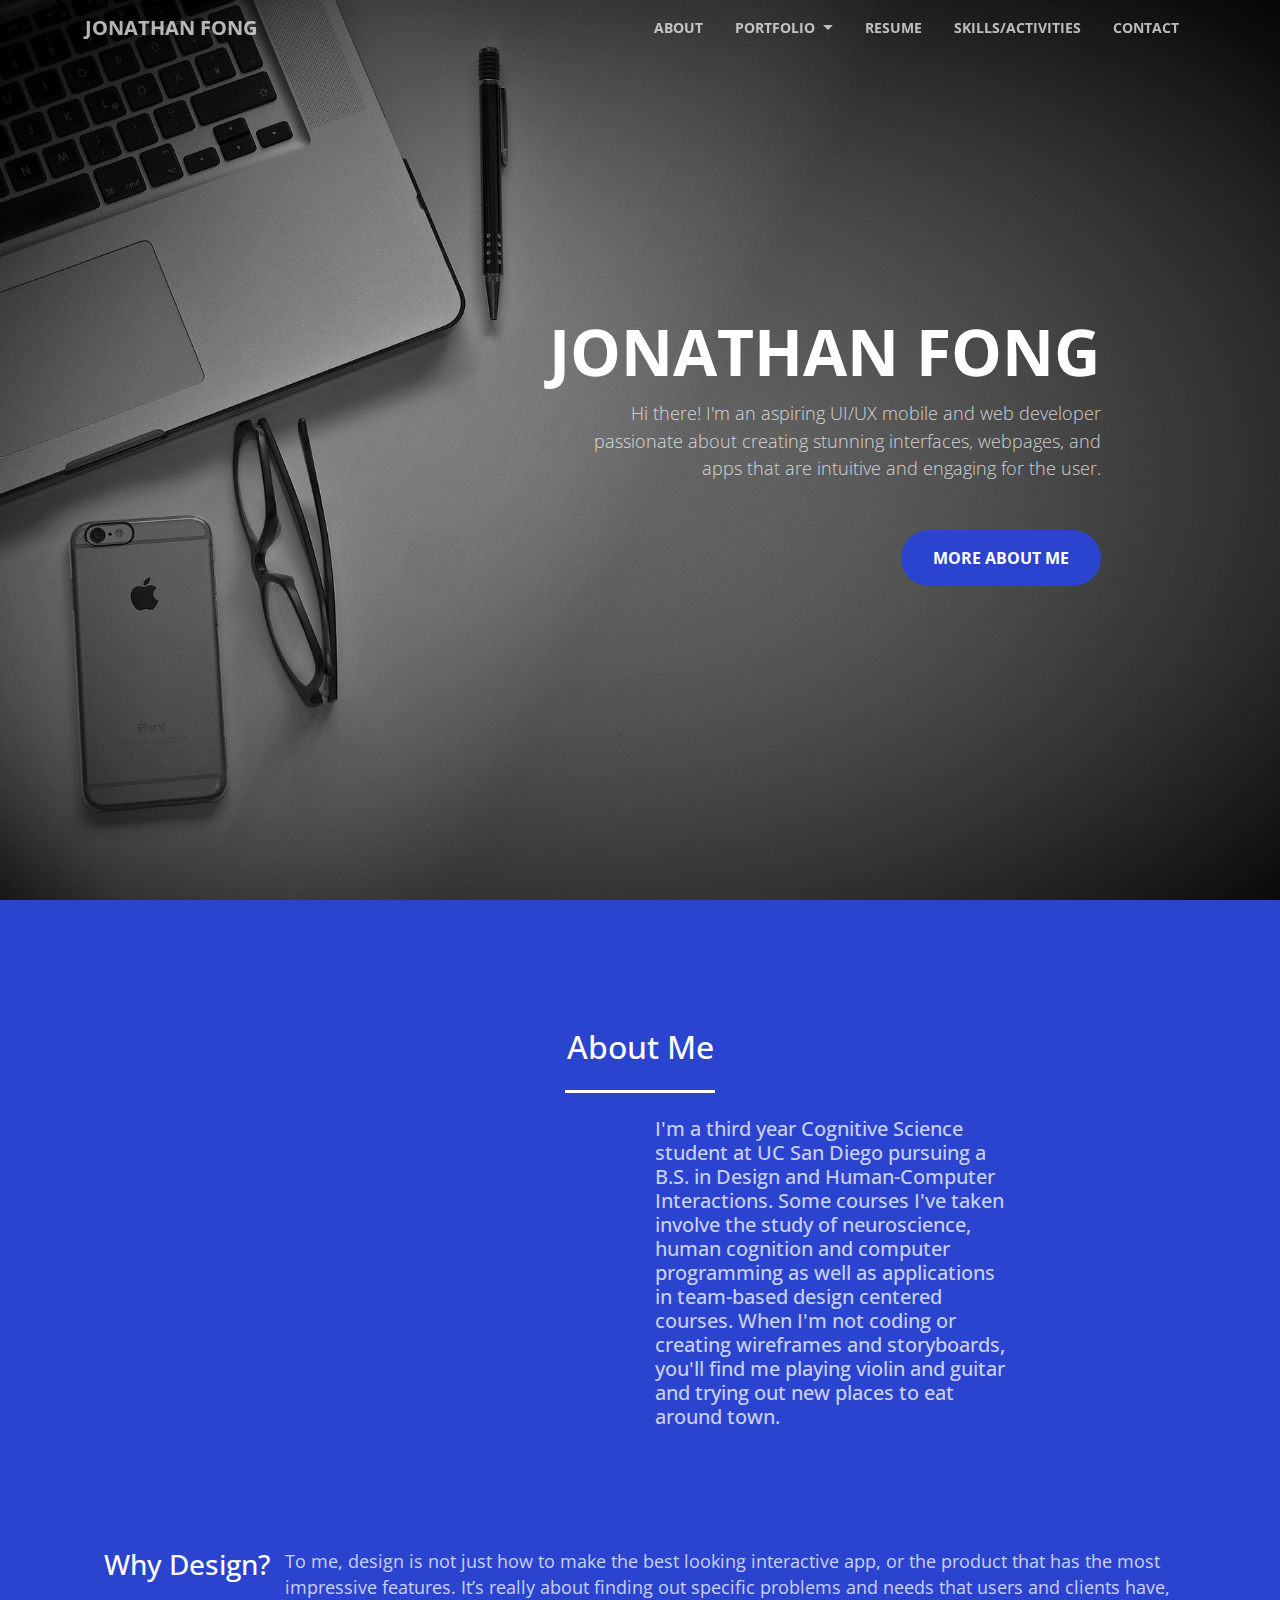
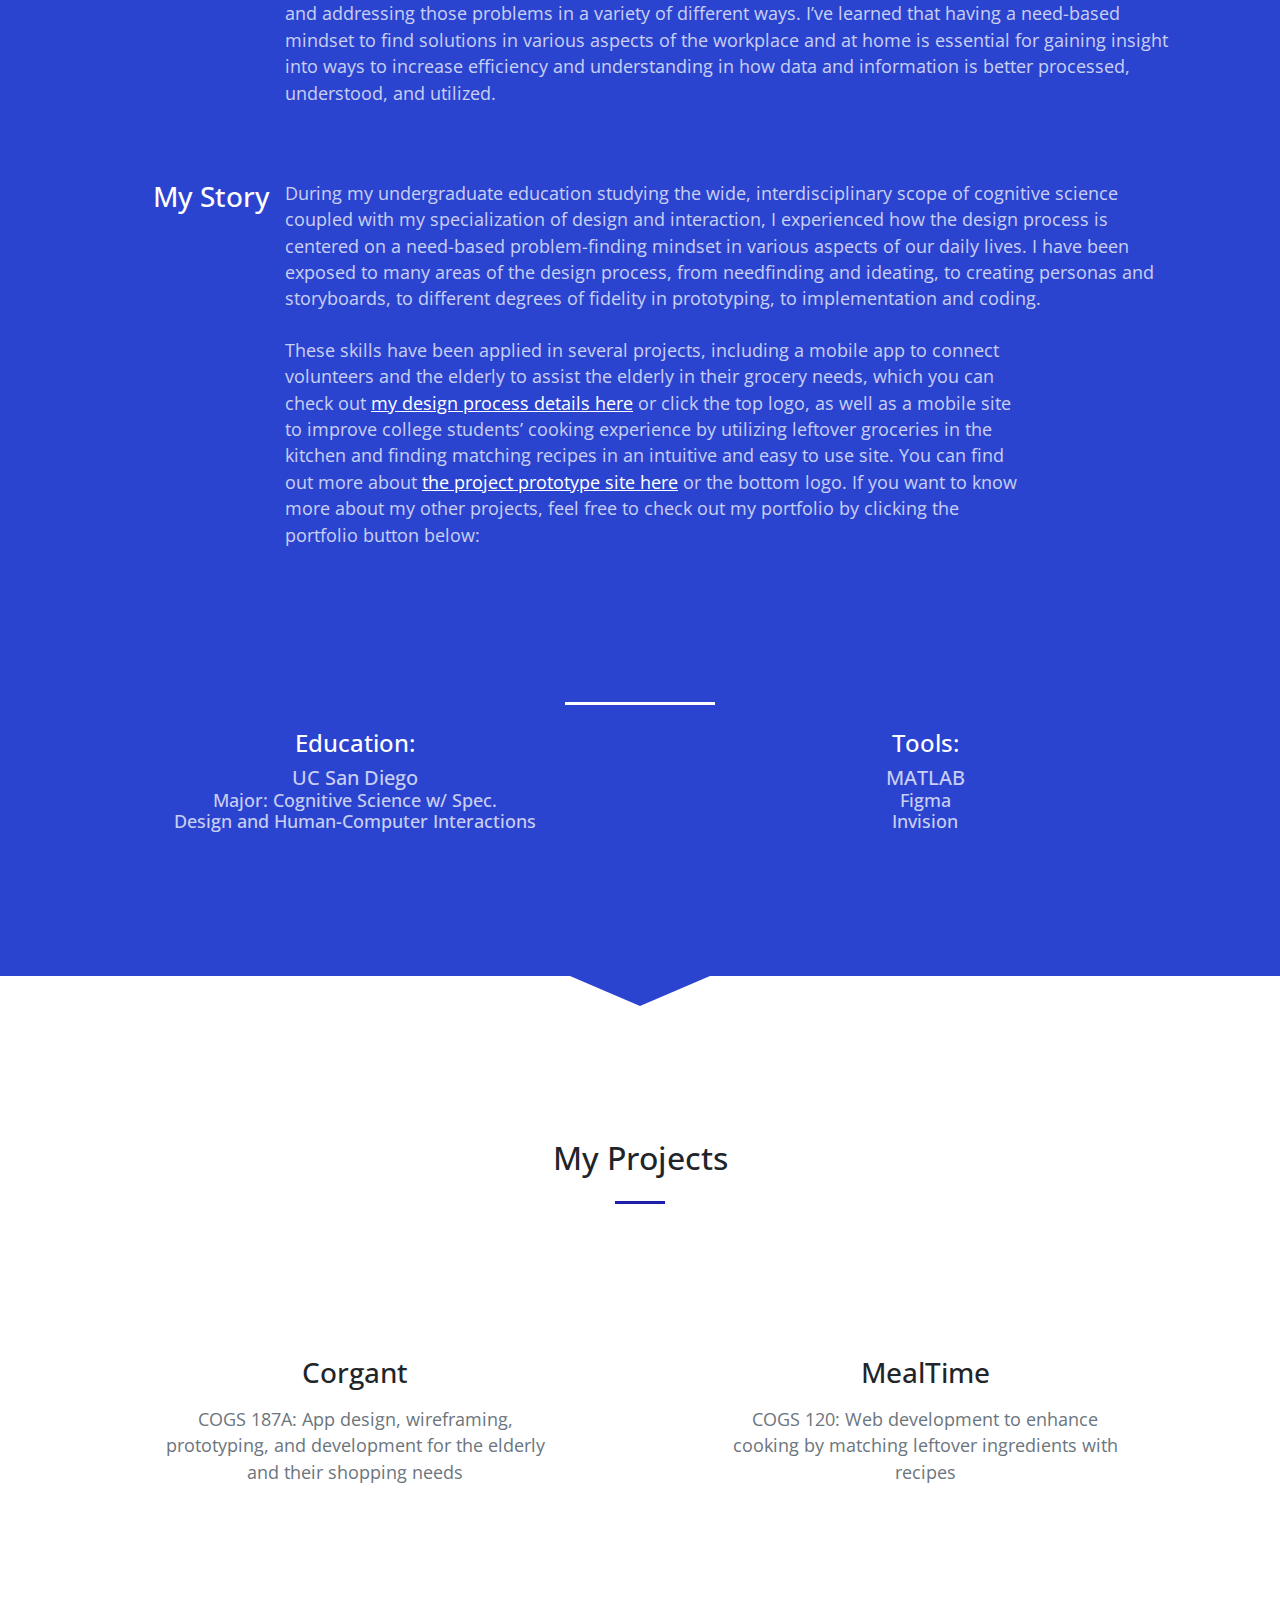
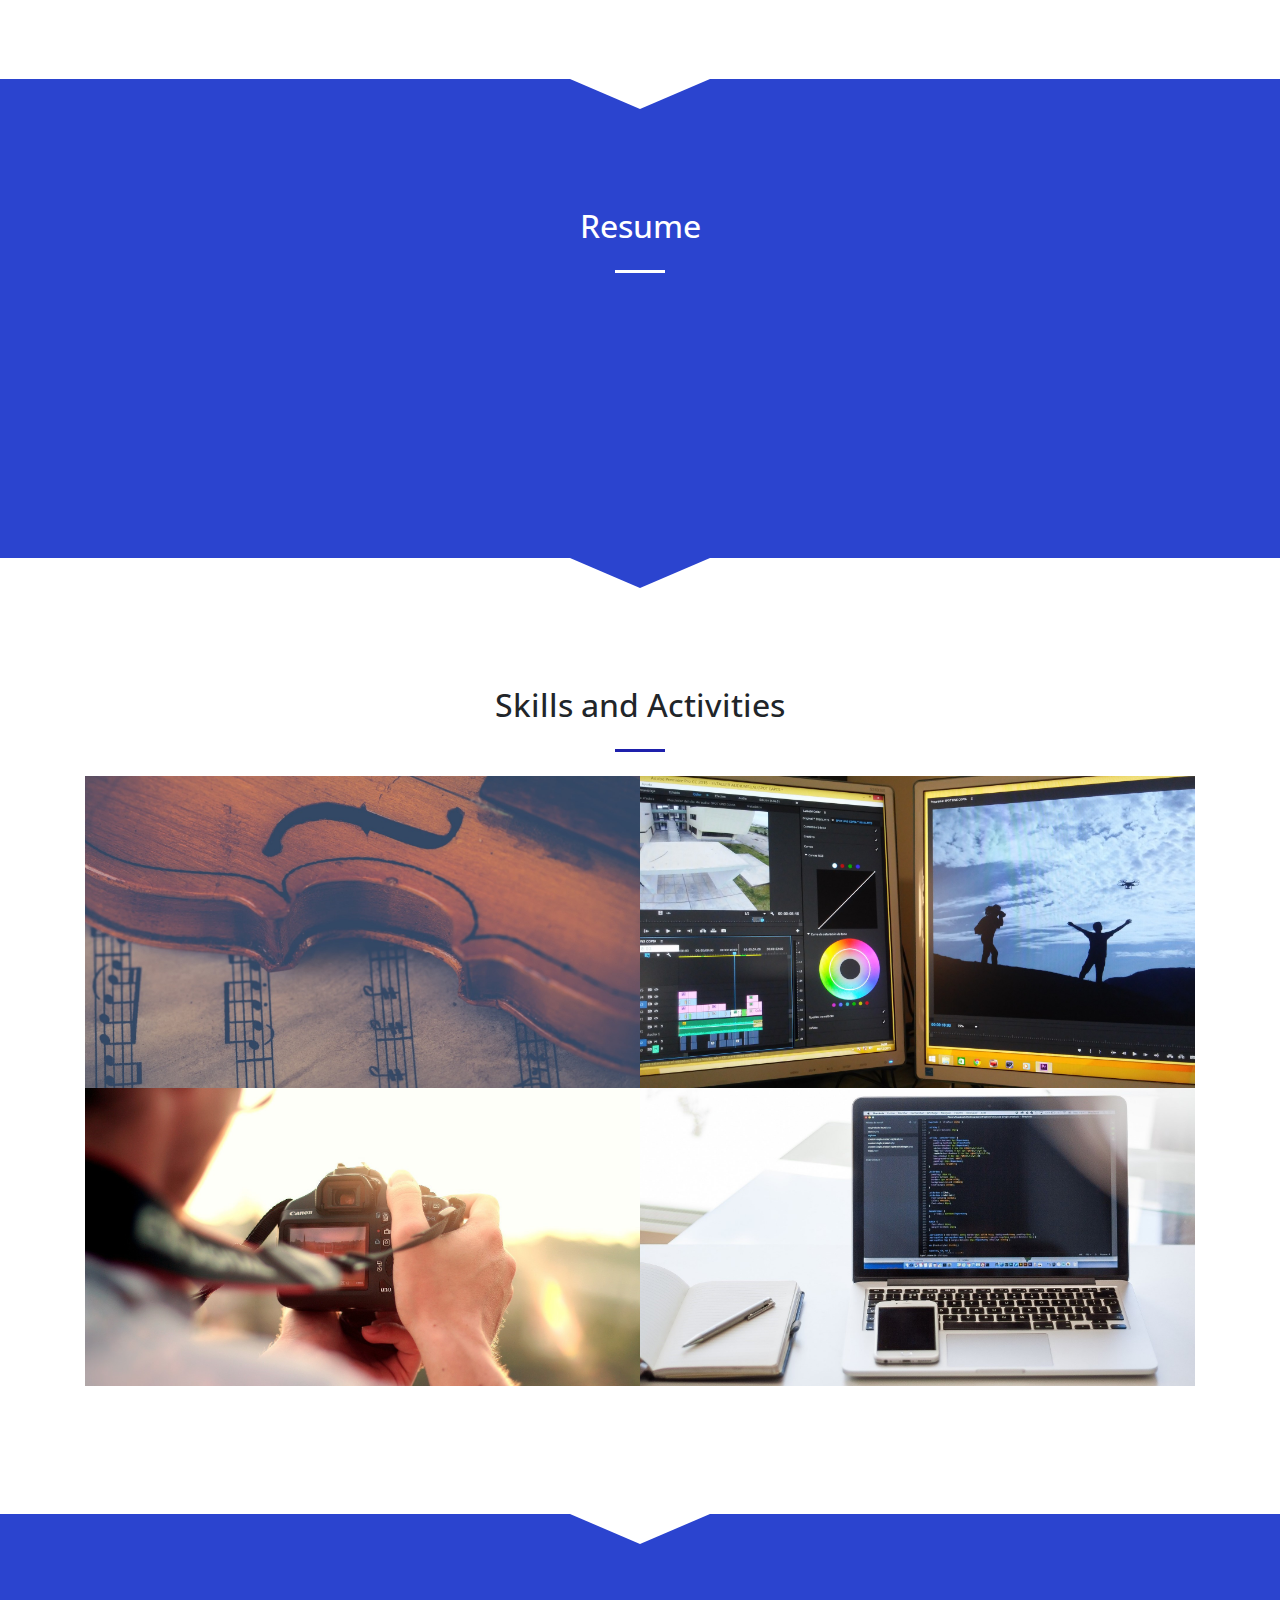
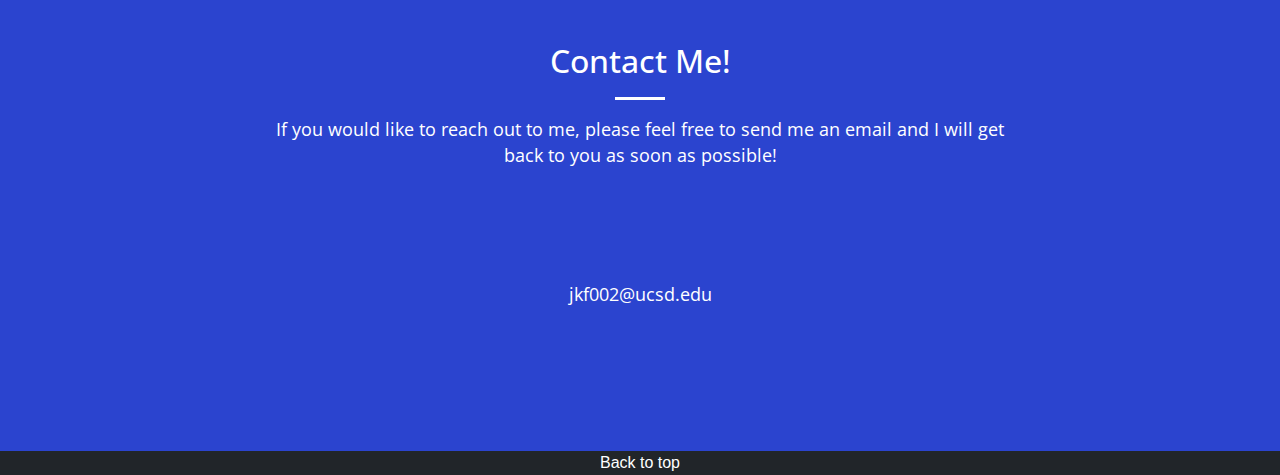
==== commit 7a443796: "take out project 3 on main page" ====
--- a/index.html
+++ b/index.html
@@ -51,7 +51,7 @@
               <div class="nav-item dropdown-menu" aria-labelledby="dropdownMenu">
                 <a class="dropdown-item js-scroll-trigger" href="./project1.html">Corgant</a>
                 <a class="dropdown-item js-scroll-trigger" href="./project2.html">MealTime</a>
-                <a class="dropdown-item js-scroll-trigger" href="./project3.html">Breakdown Analysis</a>
+                <!-- <a class="dropdown-item js-scroll-trigger" href="./project3.html">Breakdown Analysis</a> -->
               </div>
             </li>
             <li class="nav-item">
@@ -61,10 +61,7 @@
               <a class="nav-link js-scroll-trigger" href="#skillz">Skills/Activities</a>
             </li>
             <li class="nav-item">
-              <a class="nav-link js-scroll-trigger" id="critiquenav" href="#Critique">Critique</a>
-            </li>
-            <li class="nav-item">
-              <a class="nav-link js-scroll-trigger" href="#links">Links/Contact</a>
+              <a class="nav-link js-scroll-trigger" href="#links">Contact</a>
             </li>
           </ul>
         </div>
@@ -128,7 +125,7 @@
               
               <div class='col-lg-10 col-md-8' style="padding-left: 0px; padding-right: 0px;">
                 <p class="text-faded mb-4">
-                  These skills have been applied in several projects, including a mobile app to connect volunteers and the elderly to assist the elderly in their grocery needs, which you can check out <a href="./projectA.html" style="text-decoration-line: underline;">my design process details here</a> or click the top logo, as well as a mobile site to improve college students’ cooking experience by utilizing leftover groceries in the kitchen and finding matching recipes in an intuitive and easy to use site. You can find out more about <a href="./projectB.html" style="text-decoration-line: underline;">the project prototype site here</a> or the bottom logo. If you want to know more about my other projects, feel free to check out my portfolio by clicking the portfolio button below:
+                  These skills have been applied in several projects, including a mobile app to connect volunteers and the elderly to assist the elderly in their grocery needs, which you can check out <a href="./project1.html" style="text-decoration-line: underline;">my design process details here</a> or click the top logo, as well as a mobile site to improve college students’ cooking experience by utilizing leftover groceries in the kitchen and finding matching recipes in an intuitive and easy to use site. You can find out more about <a href="./project2.html" style="text-decoration-line: underline;">the project prototype site here</a> or the bottom logo. If you want to know more about my other projects, feel free to check out my portfolio by clicking the portfolio button below:
                 </p>
               </div>
               <div class='col-lg-2 col-md-4'>
@@ -184,19 +181,19 @@
       </div>
       <div class="container">
         <div class="row">
-          <div class="col-lg-4 col-md-6 text-center" id="Project1">
+          <div class="col-lg-6 col-md-6 text-center" id="Project1">
             <div class="row" style="padding-bottom:10px">
               <div class="service-box mt-5 mx-auto">
                 <i class="fa fa-4x fa-mobile text-primary mb-3 sr-icons"></i>
                 <h3 class="mb-3">Corgant</h3>
-                <p class="text-muted mb-0">COGS 187A: App design, wireframing, prototyping, and development for the elderly</p>
+                <p class="text-muted mb-0">COGS 187A: App design, wireframing, prototyping, and development for the elderly and their shopping needs</p>
               </div>
             </div>
             <div class="row justify-content-center">
               <a class="btn btn-primary btn-xl js-scroll-trigger text-white sr-icons" id="projbtnA" href="./project1.html">Check it Out!</a>
             </div>
           </div>
-          <div class="col-lg-4 col-md-6 text-center" id="Project2">
+          <div class="col-lg-6 col-md-6 text-center" id="Project2">
             <div class="row" style="padding-bottom:10px">
               <div class="service-box mt-5 mx-auto">
                 <i class="fa fa-4x fa-cutlery text-primary mb-3 sr-icons"></i>
@@ -208,7 +205,8 @@
                 <a class="btn btn-primary btn-xl js-scroll-trigger text-white sr-icons" id="projbtnB" href="./project2.html">Check it Out!</a>
             </div>
           </div>
-          <div class="col-lg-4 col-md-6 text-center" id="Project3">
+
+          <!-- <div class="col-lg-4 col-md-6 text-center" id="Project3">
             <div class="row" style="padding-bottom:10px">
               <div class="service-box mt-5 mx-auto">
                 <i class="fa fa-4x fa-line-chart text-primary mb-3 sr-icons"></i>
@@ -219,47 +217,11 @@
             <div class="row justify-content-center">
               <a class="btn btn-primary btn-xl js-scroll-trigger text-white sr-icons" id="projbtnC" href="./project3.html">Check it Out!</a>
             </div>
-          </div>
+          </div> -->
+
         </div>
       </div>
     </section>
-
-    <!-- PROJECT 3 -->
-    <!-- <section class="bg-primary" id="ProjectC" style="display:none">
-      <div class="container text-white">
-        <div class="row">
-          <div class="col-lg-8 mx-auto text-center">
-            <h2 class="section-heading">Trajectory Calculations</h2>
-            <hr class="light my-4" style="max-width:120px">
-          </div>
-        </div>
-        <div class="row justify-content-center">
-          <div class="col-lg-6 mx-auto">
-            <div class="row text-faded mx-auto">
-              <p> During Fall 2017, I took a course called MAE 8, MATLAB Programming for Engineering Analysis. For my final project in the course, I was tasked with creating a 3D graphical representation of the trajectory of a basketball as it travels through the air, given starting coordinates, initial velocity of the ball, mass, initial force and angles, and rotational velocities, as well as court dimensions. I would then have to perform calculations on the balls and trajectories, including potential and kinetic energy, when they would be equal, their min/max, time, height, landing position and speed, distance, etc. All this information would then be printed out onto a text file.</p>
-            </div>
-          </div>
-          <div class="col-lg-6 mx-auto">
-            <div class="row text-faded mx-auto">
-              <p> In my MATLAB code files, I read each ball’s starting information from the text file and processed the data read into usable information. Then I calculated the trajectory of the ball using a series of formulas, checking against the court matrix information to determine when to stop calculating the position of the ball (i.e. when the ball hits a wall/court/hoop). In the next step, I graphed the trajectories onto the court as well as the potential/kinetic energy graphs over time. Finally, I ran each ball through several functions to find additional information about each ball, namely time, max height, landing position, landing speed, and travel distance, then printed this out onto a text file. This project solidified my understanding, ability, and familiarity to use MATLAB to accomplish a multitude of goals and scenarios.</p>
-            </div>
-          </div>
-        </div>
-        <div class="row justify-content-center">
-          <div class="col-lg-5 mx-auto">
-            <div class="col mx-auto">
-                <img class="img-fluid" src="../Webpage/img/ball trajectory graph1.jpg" height="auto" width="auto">
-            </div>
-          </div>
-          <div class="col-lg-5 mx-auto">
-            <div class="col mx-auto">
-                <img class="img-fluid" src="../Webpage/img/ball trajectory graph2.jpg" height="auto" width="auto">
-            </div>
-          </div>
-        </div>  
-        <hr class="light my-4" style="max-width:120px">
-      </div>
-    </section> -->
 
     <!-- Resume -->
     <div class="triangledownwhite" id="resumetrianglewhite" style="display:block"></div>
@@ -435,64 +397,11 @@
       </div>
     </section>
 
-    <div class="triangledownwhite"></div>
-    <section id="Critique" style="background-color: rgb(223, 223, 223)">
-      <div class="container">
-        <div class="row">
-          <div class="col-lg-12 text-center">
-            <h2 class="section-heading">Critique</h2>
-            <hr class="my-4" style="max-width: 120px;">
-            <h4 class="section-heading mb-4"><a href="./img/03-READ-pencils-befor-pixels-a-primer-in-hand-generating-sketching.pdf"  style="color: rgb(30, 32, 172)">"Pencils Before Pixels"</a></h4>
-          </div>
-        </div>
-      </div>
-      <div class="container">
-        <div class="row">
-          <div class="col-10 mx-auto">
-            <p style="margin-bottom: 2rem;">As designers, we constantly strive to make connections between different ideas, statistics, or representations, and making the intangible tangible. Yet in order to make these connections, there are countless different ways to think about these connections. One of the ways that Mark Basinger from Carnegie Mellon University considers to be the most powerful is with the mighty pencil. In Basinger’s article <a href="./img/03-READ-pencils-befor-pixels-a-primer-in-hand-generating-sketching.pdf" style="color: rgb(83, 178, 255);">"Pencils Before Pixels"</a>, he discusses why the pencil and drawing/writing are so crucially important in the design process. Basinger explains how it achieves 3 goals in a coherent, effective manner:
-            </p>
-            <ol style="width: 100%;">
-              <li><p style="margin-bottom: 0px;">To externalize and convey the process of thinking—to transform intangible ideas to tangible information for others</h5></li>
-              <li><p style="margin-bottom: 0px;">To reveal ideas/relationships, not results</p></li>
-              <li><p style="margin-bottom: 0px;">To engage discussion around the subject/problem as an inclusive activity.</p></li>
-              <p align="right"; style="color: #5c5c5c;">- (Basinger 29)</p>
-            </ol>
-          </div>
-        </div>
-        <div class="row">
-          <div class="col-10 mx-auto">
-            <p style="margin-bottom: 2rem;">Drawing or sketching ideas out allows designers to think critically about a specific idea visually, spatially, and temporally. By crafting a visual story, it “[shifts] verbal and written communication toward a compelling sketch or visual narrative” and enables designers to communicate more clearly about specific relationships and ideas and convey their thought process effectively <c style="color: #5c5c5c;">(Basinger, 35)</c>. I consider drawing ideas out to be fundamentally more powerful in the design world than spoken or written communication as well. A written narrative rarely conveys the story or connection as efficiently as a simple sketch of a particular experience could. A scenario with a variety of crucially important perspectives and settings can be described all within a few frames of a storyboard, whereas a written statement must spend significant time and words to sufficiently describe the same scenario to the point where a designer can understand the connection in the scenario.
-            </p>
-            <p style="margin-bottom: 2rem;">Another point Basinger brings up is that these drawings allow designers to reflect on a certain idea without any limitations of finality or substantiality. He discusses how “Too often are drawings viewed as final artifacts, where in the mind of the author they should be protected;” rather, they should be “seen as negotiable ideas that invite others into the conversation to ask questions and share their ideas as well” <c style="color: #5c5c5c;">(Basinger 31)</c>. The great thing that I regard about drawing is that drawing engages others with a simple but effective method that doesn’t hold any particular value other than as a representation of the designer’s thought process. Ideas are always evolving and changing, and in order to develop an idea to the fullest potential, designers must be willing to give up a particular direction if another direction is discovered to be more viable. This change in thought can come from other designers reflecting on a particular idea presented in a drawing, or even from another drawing by the same designer.
-            </p>
-            <p style="margin-bottom: 2rem;">Without this fundamental thought process of sketching, it would be significantly more difficult to ideate and collaborate on an idea than if sketches of ideas, situations, and people were brought into the discussion. This is why I consider Basinger’s argument to be worthy of mentioning. By putting down an idea onto paper, particularly in a drawing, it describes the situation and the many relationships in the setting of the idea and opens up the floor for discussion regarding that idea. This can lead to other drawings or diagrams, and produces a more cohesive and complete design process as designers collaborate to discover and ideate to address problem spaces.
-            </p>
-          </div>
-        </div>
-        <hr class="my-4" style="max-width: 120px;">
-      </div>
-    </section>
-
-
     <!-- Contact Me -->
-    <div class="triangledowngrey" id="restriangle2"style="display:block"></div>
+    <div class="triangledownwhite" id="restriangle2"style="display:block"></div>
     <section id="links" class="bg-primary text-white">
-      <div class="container">
-        <div class="row">
-          <div class="col-lg-8 mx-auto text-center">
-            <h2 class="section-heading text-white">Related Links</h2>
-            <hr class="light">
-            <p class="mb-4 text-white">Below are a few links that refer either to some additional content from my projects, or to sites that have inspired me throughout my design journey.</p>
-            <h5><a href="http://medium.com/@corgantcorgi"> Medium.com Blog - CorgantCorgi</a></h5>
-            <h5><a href="https://zhaoesther.github.io/Mealtime/index.html"> MealTime Final Prototype Site</a></h5>
-            <h5><a href="https://interactions.acm.org/archive/view/march-april-2008/cover-storypencils-before-pixels1">Pencils Before Pixels</a> - <a href="./img/03-READ-pencils-befor-pixels-a-primer-in-hand-generating-sketching.pdf" style="font-size: 0.9rem; text-decoration-line: underline;">PDF Here</a>&nbsp;<i class="fa fa-download" style="font-size: 0.9rem;"></i></h5>
-            <h5><a href='https://www.nngroup.com/articles/ten-usability-heuristics/'>Nielsen's Ten Usability Heuristics</a></h5>
-            <h5><a href='https://cacm.acm.org/magazines/2013/10/168179-beyond-efficiency/abstract'>David Ackley - Beyond Efficiency</a></h5>
-          </div>
-        </div>
-      </div>
-
-      <hr class="light" style="max-width: 90%; margin-top: 50px; margin-bottom: 50px;">
+
+      <!-- <hr class="light" style="max-width: 90%; margin-top: 50px; margin-bottom: 50px;"> -->
       <div class="container">
         <div class="row">
           <div class="col-lg-8 mx-auto text-center">
